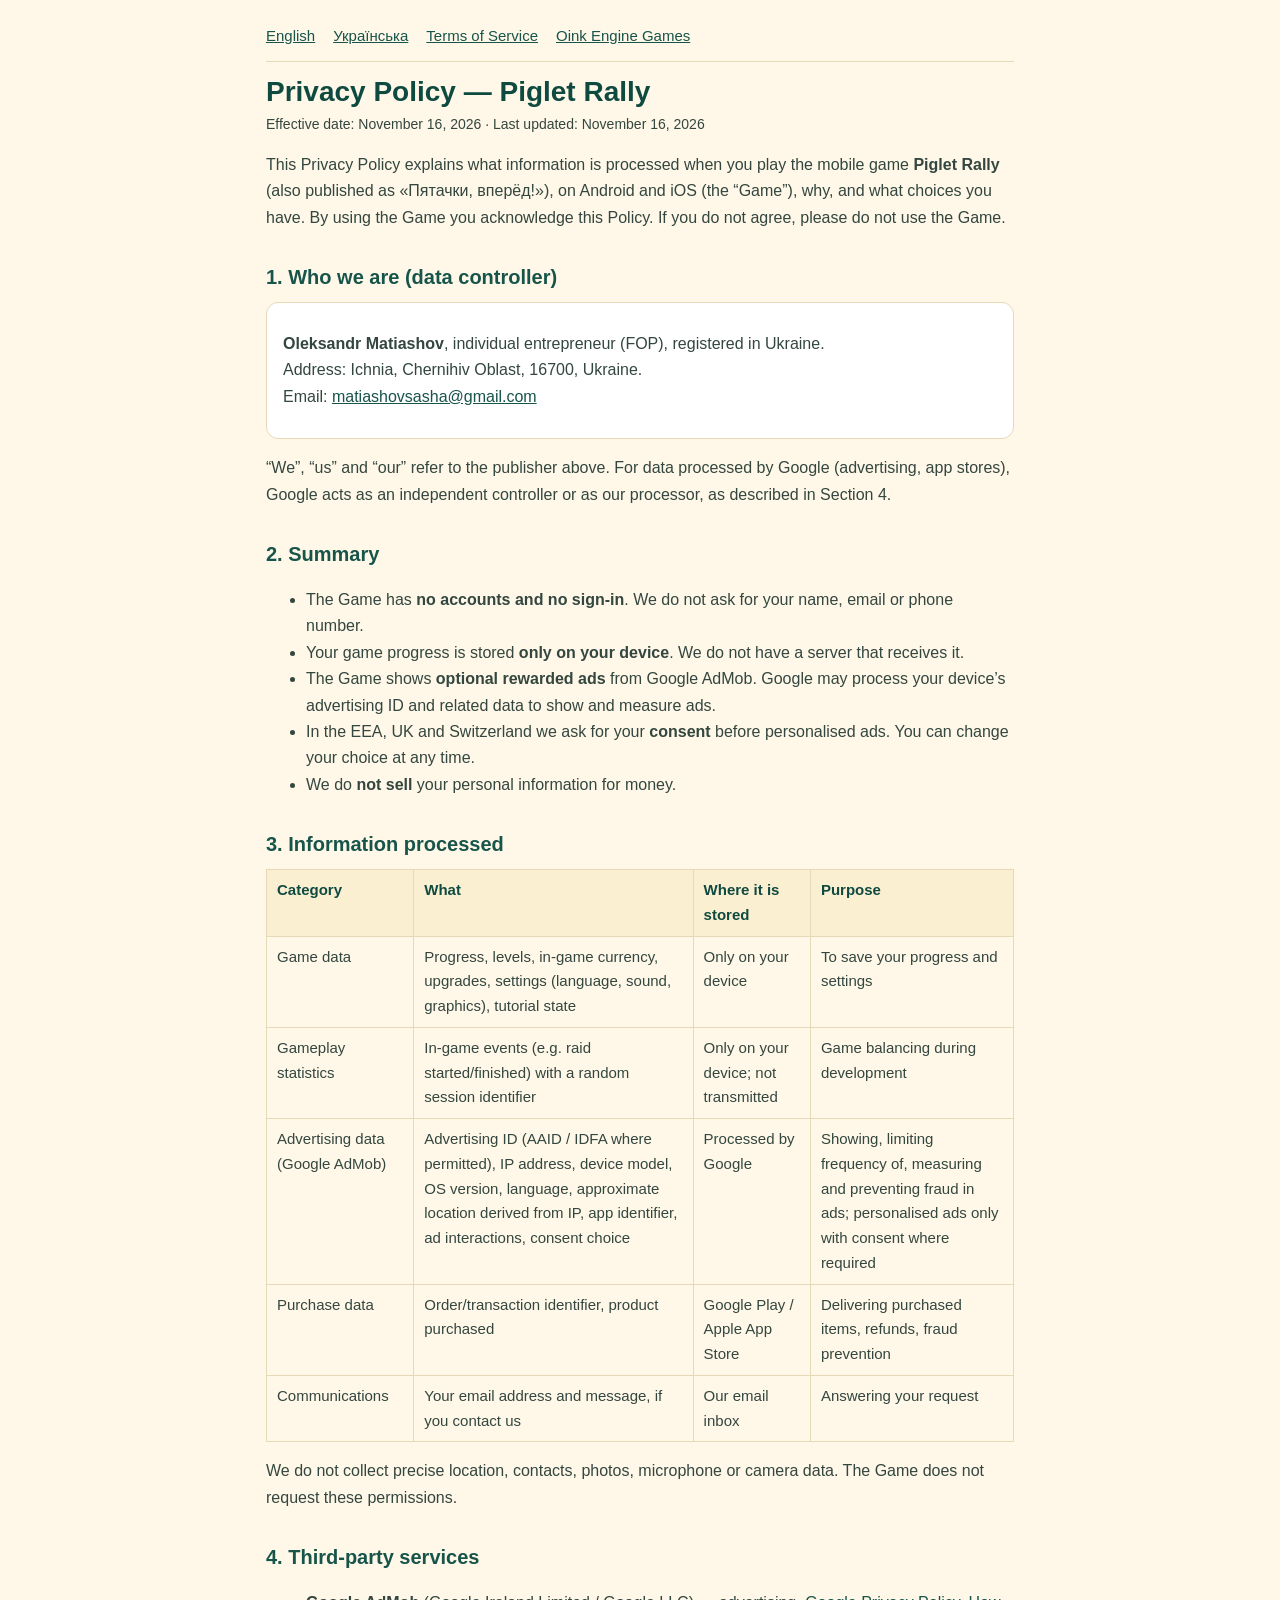
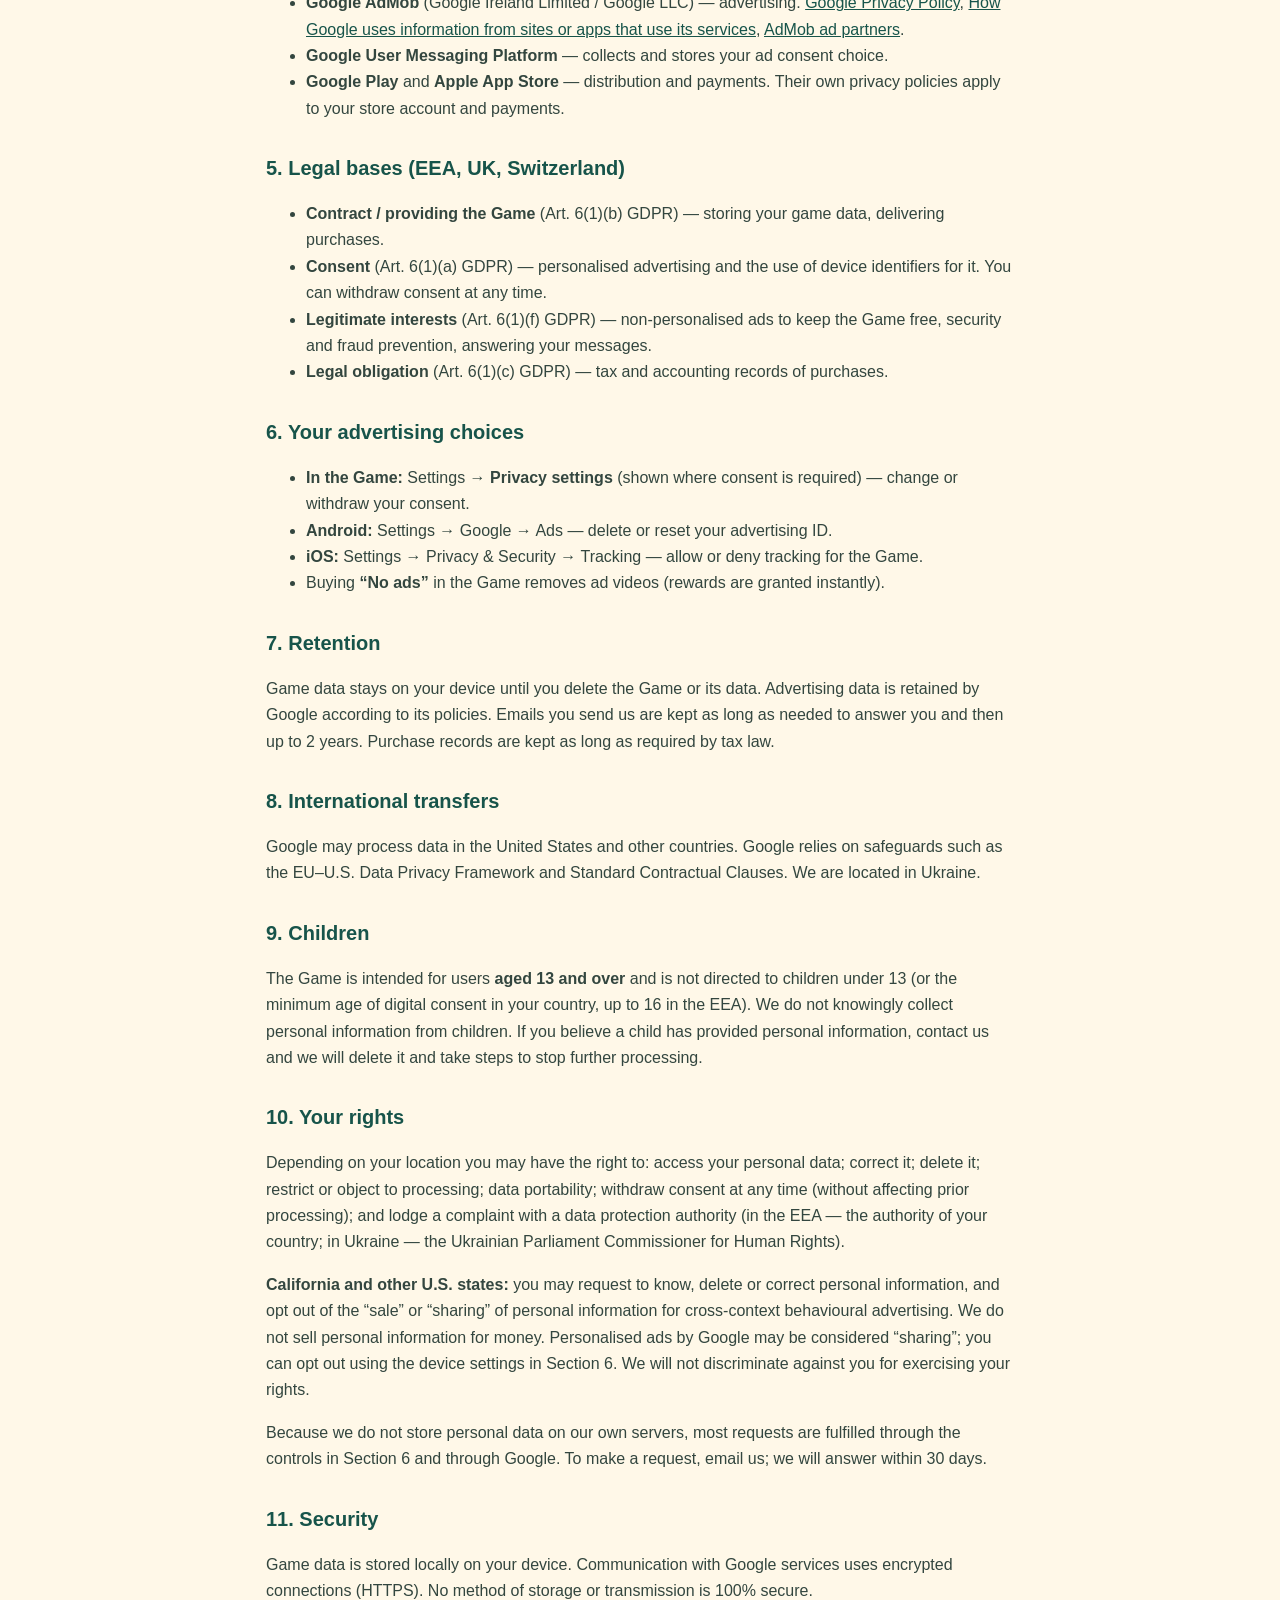
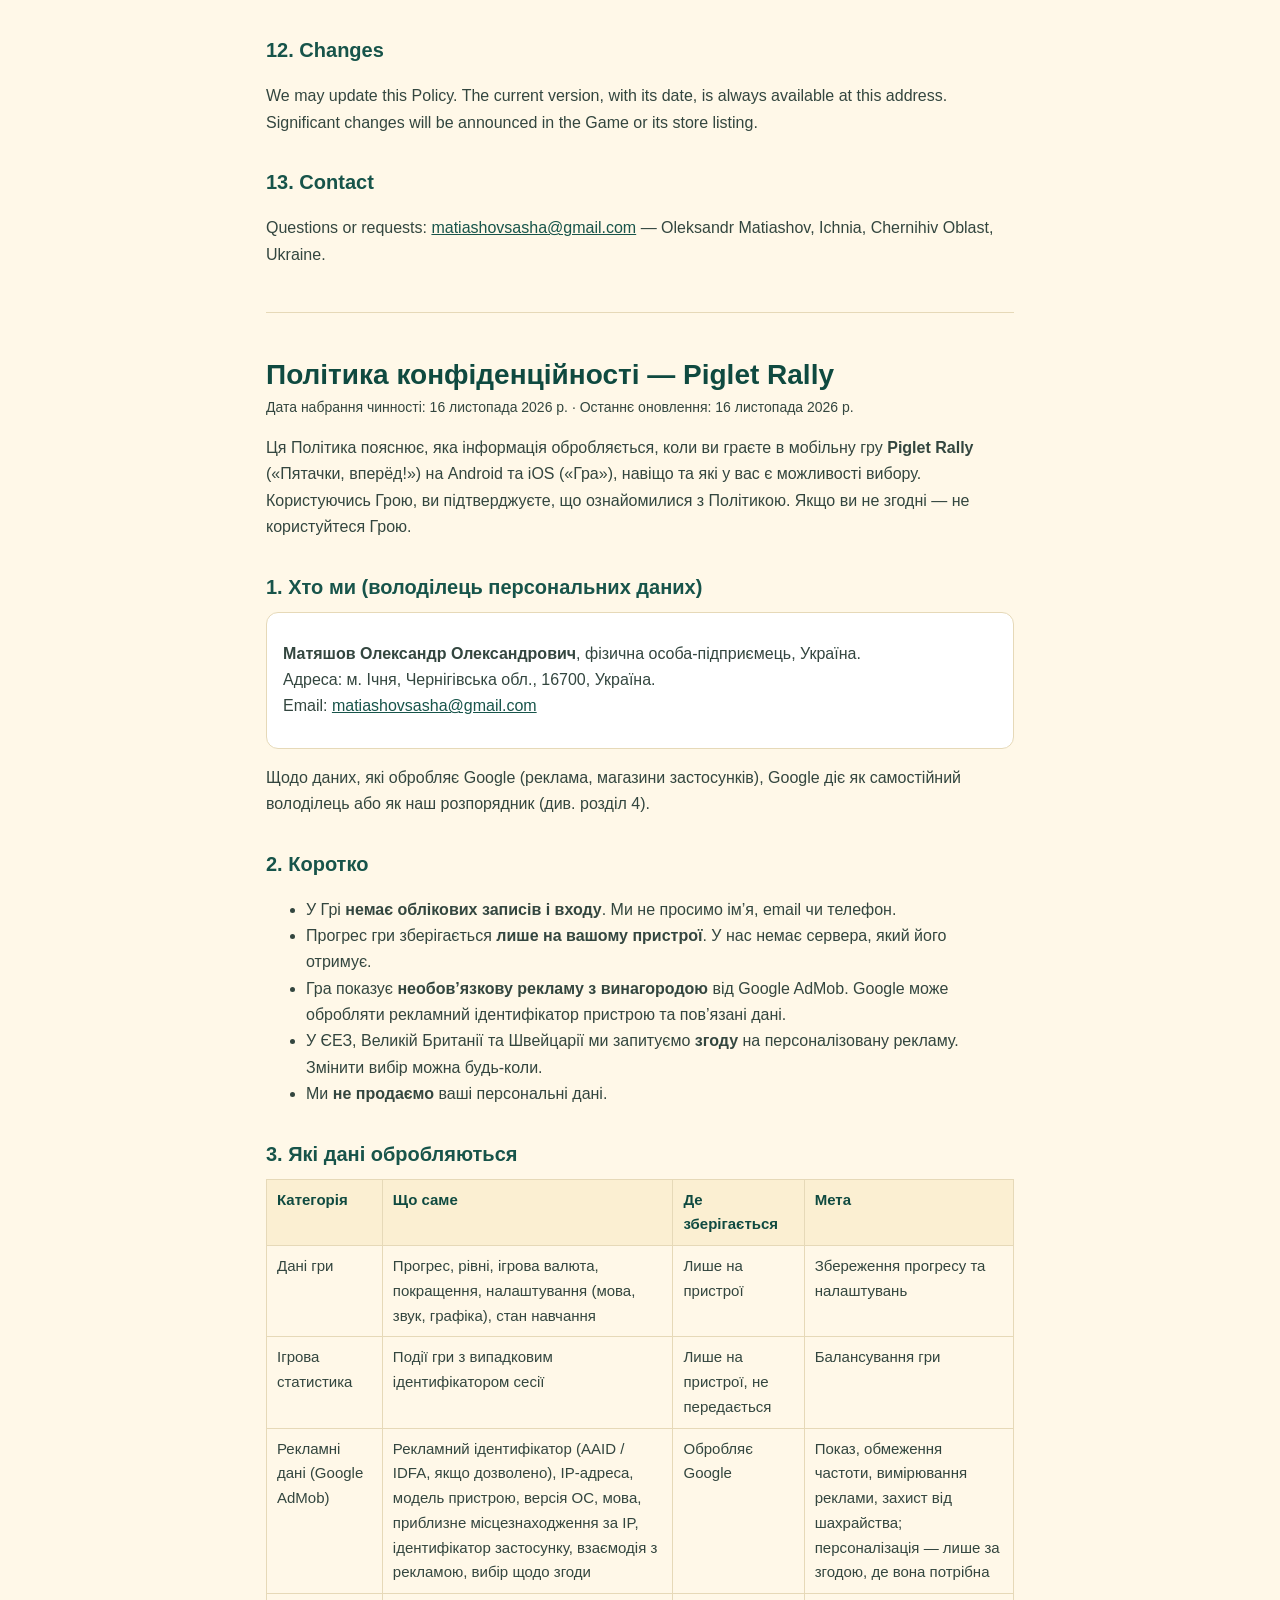
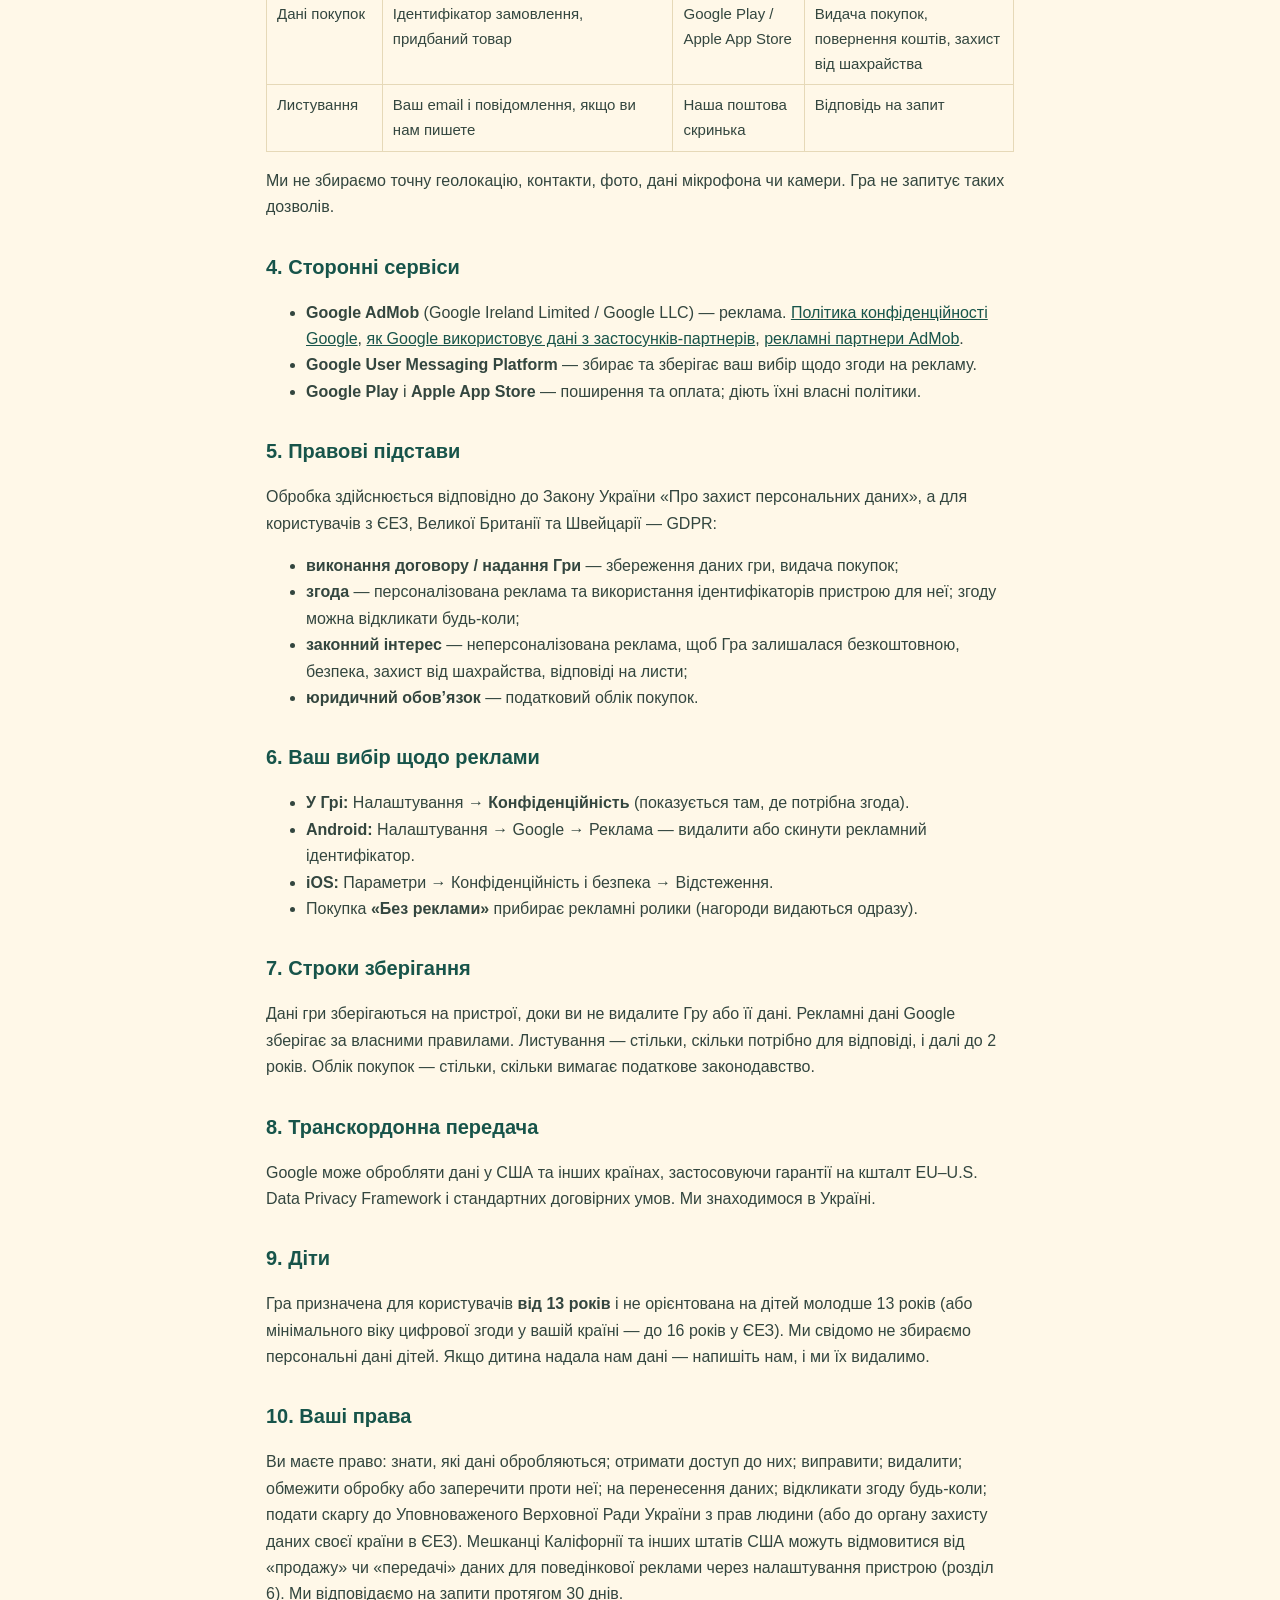
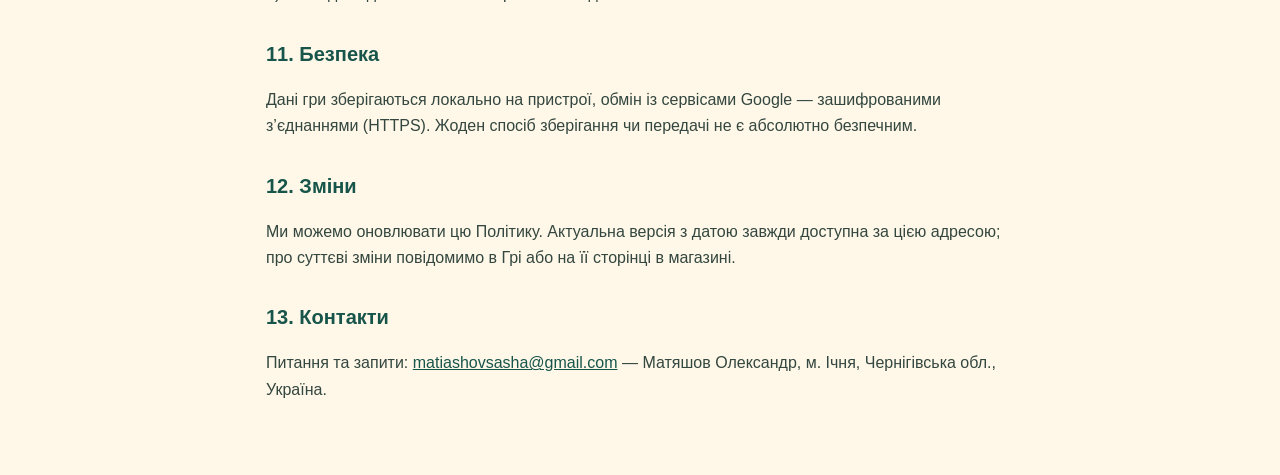
==== privacy/index.html @ fb3077ce "Move site to oinkenginegames.com: studio page at root, policy at /privacy/ Co-Authored-By: Claude Op" ====
<!doctype html>
<html lang="en">
<head>
<meta charset="utf-8">
<meta name="viewport" content="width=device-width, initial-scale=1">
<title>Piglet Rally — Privacy Policy</title>
<link rel="stylesheet" href="../style.css">
</head>
<body>
<main>
<nav><a href="#en">English</a><a href="#uk">Українська</a><a href="../terms/">Terms of Service</a><a href="../">Oink Engine Games</a></nav>

<section id="en">
<h1>Privacy Policy — Piglet Rally</h1>
<p class="date">Effective date: November 16, 2026 · Last updated: November 16, 2026</p>

<p>This Privacy Policy explains what information is processed when you play the mobile game <b>Piglet Rally</b>
(also published as «Пятачки, вперёд!»), on Android and iOS (the “Game”), why, and what choices you have.
By using the Game you acknowledge this Policy. If you do not agree, please do not use the Game.</p>

<h2>1. Who we are (data controller)</h2>
<div class="box">
<p><b>Oleksandr Matiashov</b>, individual entrepreneur (FOP), registered in Ukraine.<br>
Address: Ichnia, Chernihiv Oblast, 16700, Ukraine.<br>
Email: <a href="mailto:matiashovsasha@gmail.com">matiashovsasha@gmail.com</a></p>
</div>
<p>“We”, “us” and “our” refer to the publisher above. For data processed by Google (advertising, app stores),
Google acts as an independent controller or as our processor, as described in Section 4.</p>

<h2>2. Summary</h2>
<ul>
  <li>The Game has <b>no accounts and no sign-in</b>. We do not ask for your name, email or phone number.</li>
  <li>Your game progress is stored <b>only on your device</b>. We do not have a server that receives it.</li>
  <li>The Game shows <b>optional rewarded ads</b> from Google AdMob. Google may process your device’s advertising ID and related data to show and measure ads.</li>
  <li>In the EEA, UK and Switzerland we ask for your <b>consent</b> before personalised ads. You can change your choice at any time.</li>
  <li>We do <b>not sell</b> your personal information for money.</li>
</ul>

<h2>3. Information processed</h2>
<table>
  <thead><tr><th>Category</th><th>What</th><th>Where it is stored</th><th>Purpose</th></tr></thead>
  <tbody>
    <tr><td>Game data</td><td>Progress, levels, in-game currency, upgrades, settings (language, sound, graphics), tutorial state</td><td>Only on your device</td><td>To save your progress and settings</td></tr>
    <tr><td>Gameplay statistics</td><td>In-game events (e.g. raid started/finished) with a random session identifier</td><td>Only on your device; not transmitted</td><td>Game balancing during development</td></tr>
    <tr><td>Advertising data (Google AdMob)</td><td>Advertising ID (AAID / IDFA where permitted), IP address, device model, OS version, language, approximate location derived from IP, app identifier, ad interactions, consent choice</td><td>Processed by Google</td><td>Showing, limiting frequency of, measuring and preventing fraud in ads; personalised ads only with consent where required</td></tr>
    <tr><td>Purchase data</td><td>Order/transaction identifier, product purchased</td><td>Google Play / Apple App Store</td><td>Delivering purchased items, refunds, fraud prevention</td></tr>
    <tr><td>Communications</td><td>Your email address and message, if you contact us</td><td>Our email inbox</td><td>Answering your request</td></tr>
  </tbody>
</table>
<p>We do not collect precise location, contacts, photos, microphone or camera data. The Game does not request these permissions.</p>

<h2>4. Third-party services</h2>
<ul>
  <li><b>Google AdMob</b> (Google Ireland Limited / Google LLC) — advertising. <a href="https://policies.google.com/privacy">Google Privacy Policy</a>,
      <a href="https://policies.google.com/technologies/partner-sites">How Google uses information from sites or apps that use its services</a>,
      <a href="https://support.google.com/admob/answer/9012903">AdMob ad partners</a>.</li>
  <li><b>Google User Messaging Platform</b> — collects and stores your ad consent choice.</li>
  <li><b>Google Play</b> and <b>Apple App Store</b> — distribution and payments. Their own privacy policies apply to your store account and payments.</li>
</ul>

<h2>5. Legal bases (EEA, UK, Switzerland)</h2>
<ul>
  <li><b>Contract / providing the Game</b> (Art. 6(1)(b) GDPR) — storing your game data, delivering purchases.</li>
  <li><b>Consent</b> (Art. 6(1)(a) GDPR) — personalised advertising and the use of device identifiers for it. You can withdraw consent at any time.</li>
  <li><b>Legitimate interests</b> (Art. 6(1)(f) GDPR) — non-personalised ads to keep the Game free, security and fraud prevention, answering your messages.</li>
  <li><b>Legal obligation</b> (Art. 6(1)(c) GDPR) — tax and accounting records of purchases.</li>
</ul>

<h2>6. Your advertising choices</h2>
<ul>
  <li><b>In the Game:</b> Settings → <b>Privacy settings</b> (shown where consent is required) — change or withdraw your consent.</li>
  <li><b>Android:</b> Settings → Google → Ads — delete or reset your advertising ID.</li>
  <li><b>iOS:</b> Settings → Privacy &amp; Security → Tracking — allow or deny tracking for the Game.</li>
  <li>Buying <b>“No ads”</b> in the Game removes ad videos (rewards are granted instantly).</li>
</ul>

<h2>7. Retention</h2>
<p>Game data stays on your device until you delete the Game or its data. Advertising data is retained by Google according to its policies.
Emails you send us are kept as long as needed to answer you and then up to 2 years. Purchase records are kept as long as required by tax law.</p>

<h2>8. International transfers</h2>
<p>Google may process data in the United States and other countries. Google relies on safeguards such as the EU–U.S. Data Privacy Framework
and Standard Contractual Clauses. We are located in Ukraine.</p>

<h2>9. Children</h2>
<p>The Game is intended for users <b>aged 13 and over</b> and is not directed to children under 13 (or the minimum age of digital consent in your country,
up to 16 in the EEA). We do not knowingly collect personal information from children. If you believe a child has provided personal information,
contact us and we will delete it and take steps to stop further processing.</p>

<h2>10. Your rights</h2>
<p>Depending on your location you may have the right to: access your personal data; correct it; delete it; restrict or object to processing;
data portability; withdraw consent at any time (without affecting prior processing); and lodge a complaint with a data protection authority
(in the EEA — the authority of your country; in Ukraine — the Ukrainian Parliament Commissioner for Human Rights).</p>
<p><b>California and other U.S. states:</b> you may request to know, delete or correct personal information, and opt out of the “sale” or “sharing”
of personal information for cross-context behavioural advertising. We do not sell personal information for money. Personalised ads by Google may be
considered “sharing”; you can opt out using the device settings in Section 6. We will not discriminate against you for exercising your rights.</p>
<p>Because we do not store personal data on our own servers, most requests are fulfilled through the controls in Section 6 and through Google.
To make a request, email us; we will answer within 30 days.</p>

<h2>11. Security</h2>
<p>Game data is stored locally on your device. Communication with Google services uses encrypted connections (HTTPS).
No method of storage or transmission is 100% secure.</p>

<h2>12. Changes</h2>
<p>We may update this Policy. The current version, with its date, is always available at this address.
Significant changes will be announced in the Game or its store listing.</p>

<h2>13. Contact</h2>
<p>Questions or requests: <a href="mailto:matiashovsasha@gmail.com">matiashovsasha@gmail.com</a> — Oleksandr Matiashov, Ichnia, Chernihiv Oblast, Ukraine.</p>
</section>

<hr>

<section id="uk" lang="uk">
<h1>Політика конфіденційності — Piglet Rally</h1>
<p class="date">Дата набрання чинності: 16 листопада 2026 р. · Останнє оновлення: 16 листопада 2026 р.</p>

<p>Ця Політика пояснює, яка інформація обробляється, коли ви граєте в мобільну гру <b>Piglet Rally</b> («Пятачки, вперёд!») на Android та iOS («Гра»),
навіщо та які у вас є можливості вибору. Користуючись Грою, ви підтверджуєте, що ознайомилися з Політикою. Якщо ви не згодні — не користуйтеся Грою.</p>

<h2>1. Хто ми (володілець персональних даних)</h2>
<div class="box">
<p><b>Матяшов Олександр Олександрович</b>, фізична особа-підприємець, Україна.<br>
Адреса: м. Ічня, Чернігівська обл., 16700, Україна.<br>
Email: <a href="mailto:matiashovsasha@gmail.com">matiashovsasha@gmail.com</a></p>
</div>
<p>Щодо даних, які обробляє Google (реклама, магазини застосунків), Google діє як самостійний володілець або як наш розпорядник (див. розділ 4).</p>

<h2>2. Коротко</h2>
<ul>
  <li>У Грі <b>немає облікових записів і входу</b>. Ми не просимо ім’я, email чи телефон.</li>
  <li>Прогрес гри зберігається <b>лише на вашому пристрої</b>. У нас немає сервера, який його отримує.</li>
  <li>Гра показує <b>необов’язкову рекламу з винагородою</b> від Google AdMob. Google може обробляти рекламний ідентифікатор пристрою та пов’язані дані.</li>
  <li>У ЄЕЗ, Великій Британії та Швейцарії ми запитуємо <b>згоду</b> на персоналізовану рекламу. Змінити вибір можна будь-коли.</li>
  <li>Ми <b>не продаємо</b> ваші персональні дані.</li>
</ul>

<h2>3. Які дані обробляються</h2>
<table>
  <thead><tr><th>Категорія</th><th>Що саме</th><th>Де зберігається</th><th>Мета</th></tr></thead>
  <tbody>
    <tr><td>Дані гри</td><td>Прогрес, рівні, ігрова валюта, покращення, налаштування (мова, звук, графіка), стан навчання</td><td>Лише на пристрої</td><td>Збереження прогресу та налаштувань</td></tr>
    <tr><td>Ігрова статистика</td><td>Події гри з випадковим ідентифікатором сесії</td><td>Лише на пристрої, не передається</td><td>Балансування гри</td></tr>
    <tr><td>Рекламні дані (Google AdMob)</td><td>Рекламний ідентифікатор (AAID / IDFA, якщо дозволено), IP-адреса, модель пристрою, версія ОС, мова, приблизне місцезнаходження за IP, ідентифікатор застосунку, взаємодія з рекламою, вибір щодо згоди</td><td>Обробляє Google</td><td>Показ, обмеження частоти, вимірювання реклами, захист від шахрайства; персоналізація — лише за згодою, де вона потрібна</td></tr>
    <tr><td>Дані покупок</td><td>Ідентифікатор замовлення, придбаний товар</td><td>Google Play / Apple App Store</td><td>Видача покупок, повернення коштів, захист від шахрайства</td></tr>
    <tr><td>Листування</td><td>Ваш email і повідомлення, якщо ви нам пишете</td><td>Наша поштова скринька</td><td>Відповідь на запит</td></tr>
  </tbody>
</table>
<p>Ми не збираємо точну геолокацію, контакти, фото, дані мікрофона чи камери. Гра не запитує таких дозволів.</p>

<h2>4. Сторонні сервіси</h2>
<ul>
  <li><b>Google AdMob</b> (Google Ireland Limited / Google LLC) — реклама. <a href="https://policies.google.com/privacy">Політика конфіденційності Google</a>,
      <a href="https://policies.google.com/technologies/partner-sites">як Google використовує дані з застосунків-партнерів</a>,
      <a href="https://support.google.com/admob/answer/9012903">рекламні партнери AdMob</a>.</li>
  <li><b>Google User Messaging Platform</b> — збирає та зберігає ваш вибір щодо згоди на рекламу.</li>
  <li><b>Google Play</b> і <b>Apple App Store</b> — поширення та оплата; діють їхні власні політики.</li>
</ul>

<h2>5. Правові підстави</h2>
<p>Обробка здійснюється відповідно до Закону України «Про захист персональних даних», а для користувачів з ЄЕЗ, Великої Британії та Швейцарії — GDPR:</p>
<ul>
  <li><b>виконання договору / надання Гри</b> — збереження даних гри, видача покупок;</li>
  <li><b>згода</b> — персоналізована реклама та використання ідентифікаторів пристрою для неї; згоду можна відкликати будь-коли;</li>
  <li><b>законний інтерес</b> — неперсоналізована реклама, щоб Гра залишалася безкоштовною, безпека, захист від шахрайства, відповіді на листи;</li>
  <li><b>юридичний обов’язок</b> — податковий облік покупок.</li>
</ul>

<h2>6. Ваш вибір щодо реклами</h2>
<ul>
  <li><b>У Грі:</b> Налаштування → <b>Конфіденційність</b> (показується там, де потрібна згода).</li>
  <li><b>Android:</b> Налаштування → Google → Реклама — видалити або скинути рекламний ідентифікатор.</li>
  <li><b>iOS:</b> Параметри → Конфіденційність і безпека → Відстеження.</li>
  <li>Покупка <b>«Без реклами»</b> прибирає рекламні ролики (нагороди видаються одразу).</li>
</ul>

<h2>7. Строки зберігання</h2>
<p>Дані гри зберігаються на пристрої, доки ви не видалите Гру або її дані. Рекламні дані Google зберігає за власними правилами.
Листування — стільки, скільки потрібно для відповіді, і далі до 2 років. Облік покупок — стільки, скільки вимагає податкове законодавство.</p>

<h2>8. Транскордонна передача</h2>
<p>Google може обробляти дані у США та інших країнах, застосовуючи гарантії на кшталт EU–U.S. Data Privacy Framework і стандартних договірних умов. Ми знаходимося в Україні.</p>

<h2>9. Діти</h2>
<p>Гра призначена для користувачів <b>від 13 років</b> і не орієнтована на дітей молодше 13 років (або мінімального віку цифрової згоди у вашій країні — до 16 років у ЄЕЗ).
Ми свідомо не збираємо персональні дані дітей. Якщо дитина надала нам дані — напишіть нам, і ми їх видалимо.</p>

<h2>10. Ваші права</h2>
<p>Ви маєте право: знати, які дані обробляються; отримати доступ до них; виправити; видалити; обмежити обробку або заперечити проти неї;
на перенесення даних; відкликати згоду будь-коли; подати скаргу до Уповноваженого Верховної Ради України з прав людини
(або до органу захисту даних своєї країни в ЄЕЗ). Мешканці Каліфорнії та інших штатів США можуть відмовитися від «продажу» чи «передачі» даних для поведінкової реклами
через налаштування пристрою (розділ 6). Ми відповідаємо на запити протягом 30 днів.</p>

<h2>11. Безпека</h2>
<p>Дані гри зберігаються локально на пристрої, обмін із сервісами Google — зашифрованими з’єднаннями (HTTPS). Жоден спосіб зберігання чи передачі не є абсолютно безпечним.</p>

<h2>12. Зміни</h2>
<p>Ми можемо оновлювати цю Політику. Актуальна версія з датою завжди доступна за цією адресою; про суттєві зміни повідомимо в Грі або на її сторінці в магазині.</p>

<h2>13. Контакти</h2>
<p>Питання та запити: <a href="mailto:matiashovsasha@gmail.com">matiashovsasha@gmail.com</a> — Матяшов Олександр, м. Ічня, Чернігівська обл., Україна.</p>
</section>
</main>
</body>
</html>
---- style.css ----
:root { --ink:#0F4A40; --muted:#33463F; --bg:#FFF8E8; --line:#E6D9B8; --accent:#17544A; }
* { box-sizing:border-box; }
body { margin:0; background:var(--bg); color:var(--ink); font:16px/1.65 -apple-system, "Segoe UI", Roboto, Arial, sans-serif; }
main { max-width:780px; margin:0 auto; padding:24px 16px 56px; }
h1 { font-size:28px; line-height:1.25; margin:12px 0 4px; }
h2 { font-size:20px; margin:30px 0 8px; color:var(--accent); }
h3 { font-size:17px; margin:18px 0 6px; }
p, li, td, th { color:var(--muted); }
a { color:var(--accent); }
.date { font-size:14px; margin-top:0; }
nav { display:flex; flex-wrap:wrap; gap:8px 18px; font-size:15px; padding-bottom:12px; border-bottom:1px solid var(--line); }
hr { border:0; border-top:1px solid var(--line); margin:44px 0; }
table { width:100%; border-collapse:collapse; margin:8px 0 12px; font-size:15px; }
th, td { text-align:left; vertical-align:top; padding:8px 10px; border:1px solid var(--line); }
th { background:#FBEFD2; color:var(--ink); }
.box { background:#FFFFFF; border:1px solid var(--line); border-radius:12px; padding:12px 16px; }
@media (max-width:560px) { table, thead, tbody, tr, th, td { display:block; } th { display:none; } td { border:0; border-bottom:1px solid var(--line); padding:6px 0; } tr { border:1px solid var(--line); border-radius:10px; padding:8px 12px; margin-bottom:10px; background:#fff; } }
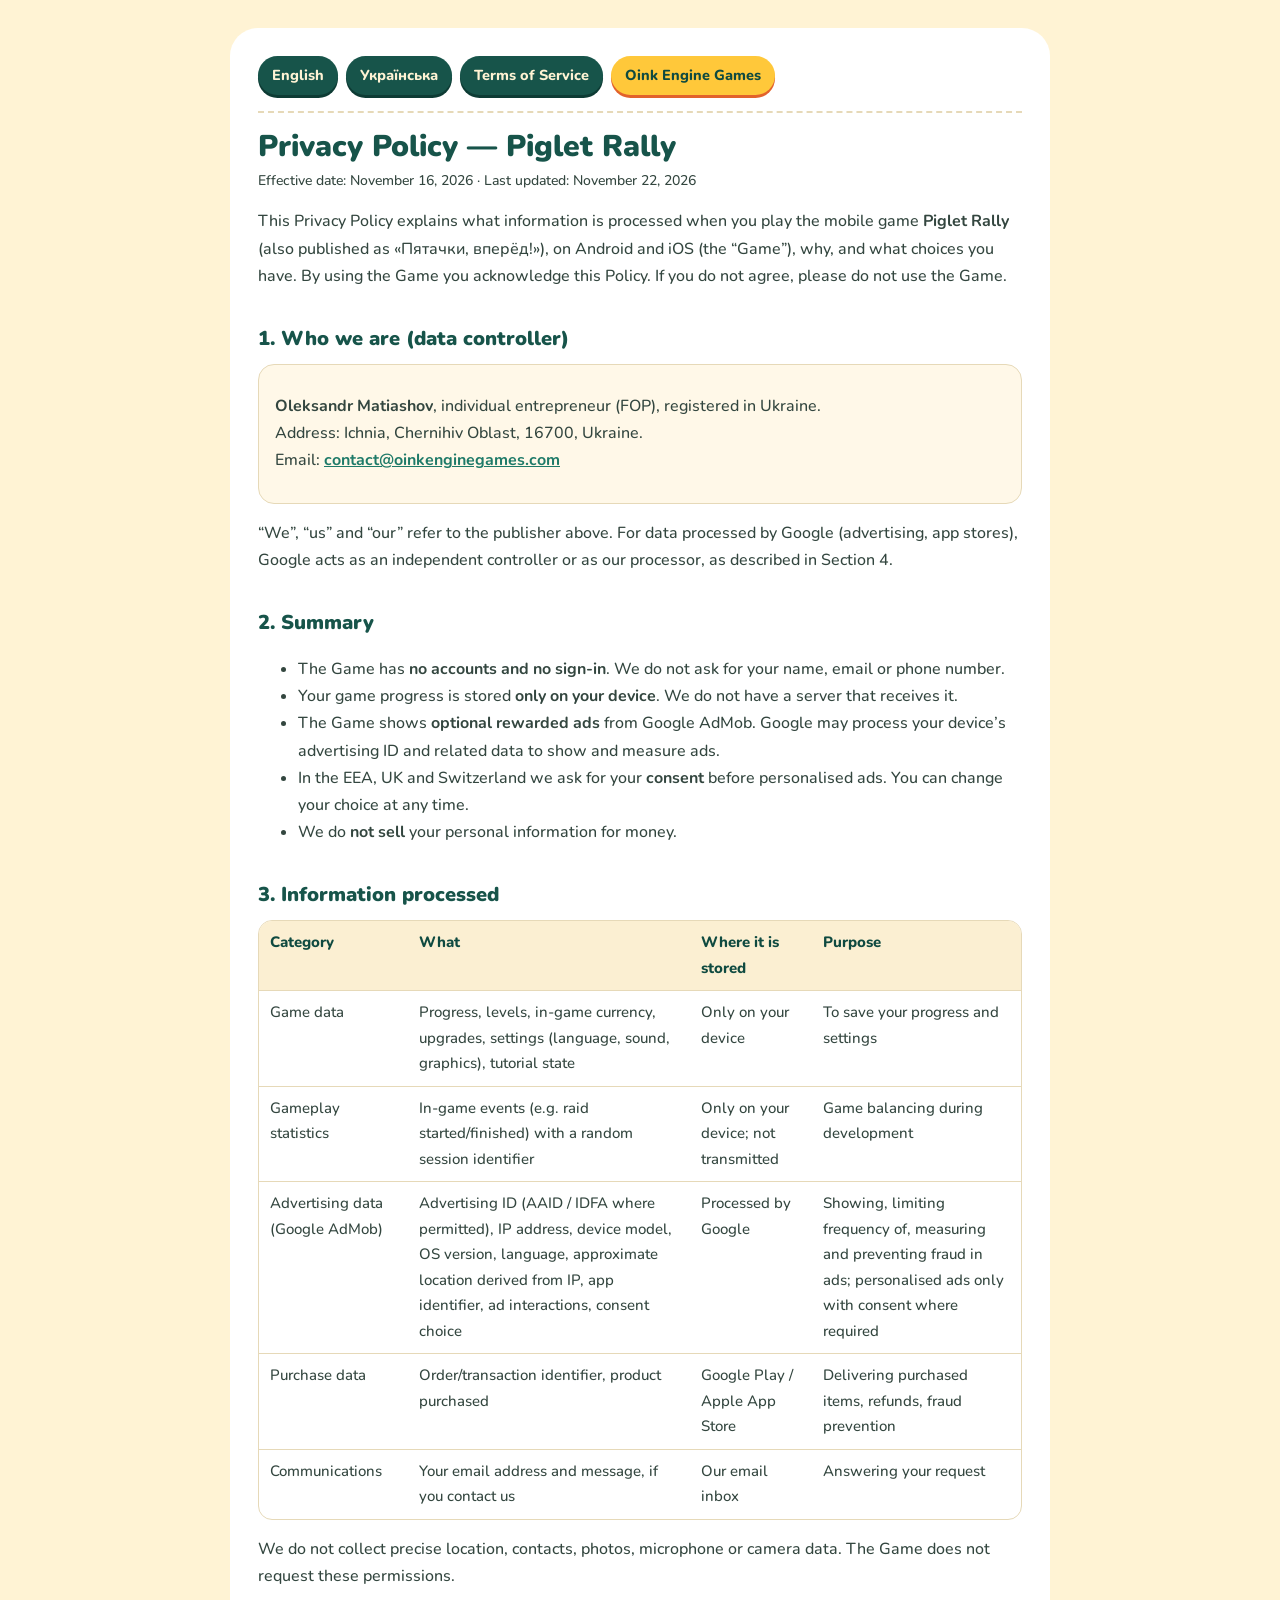
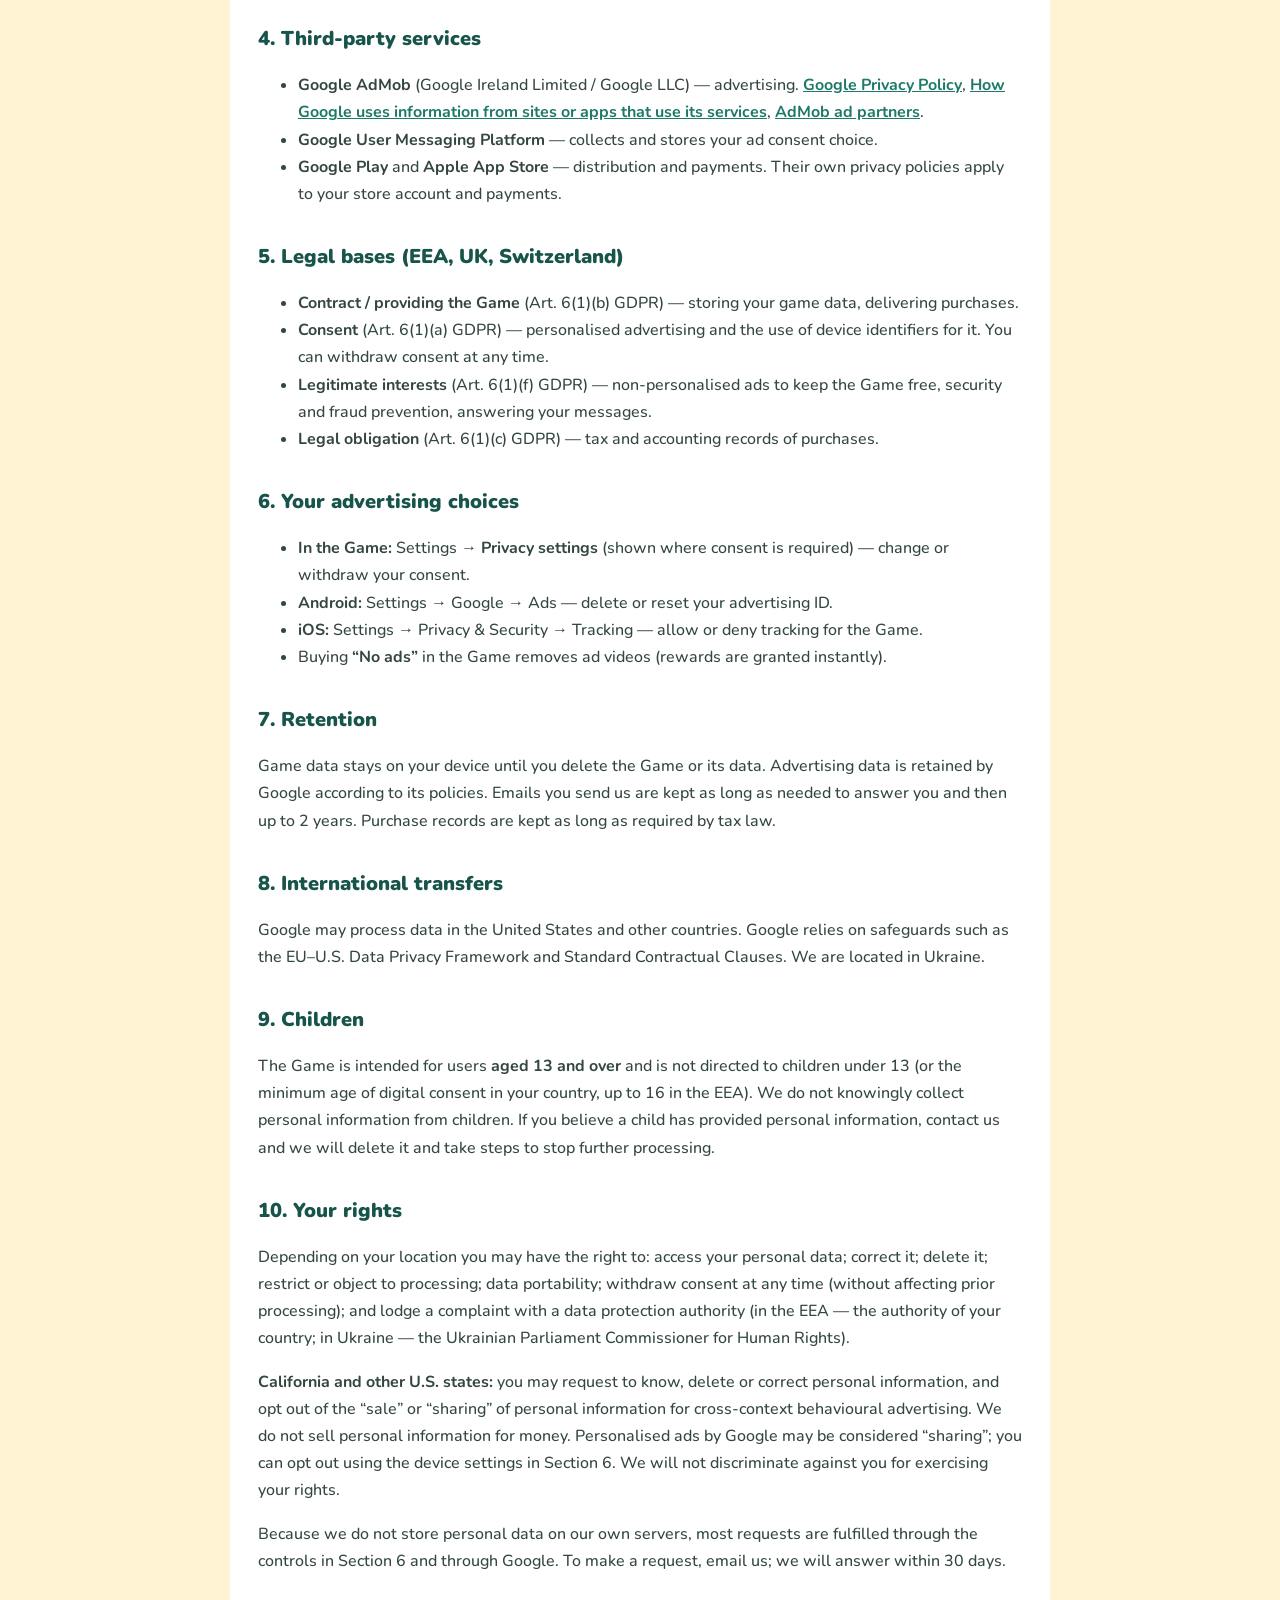
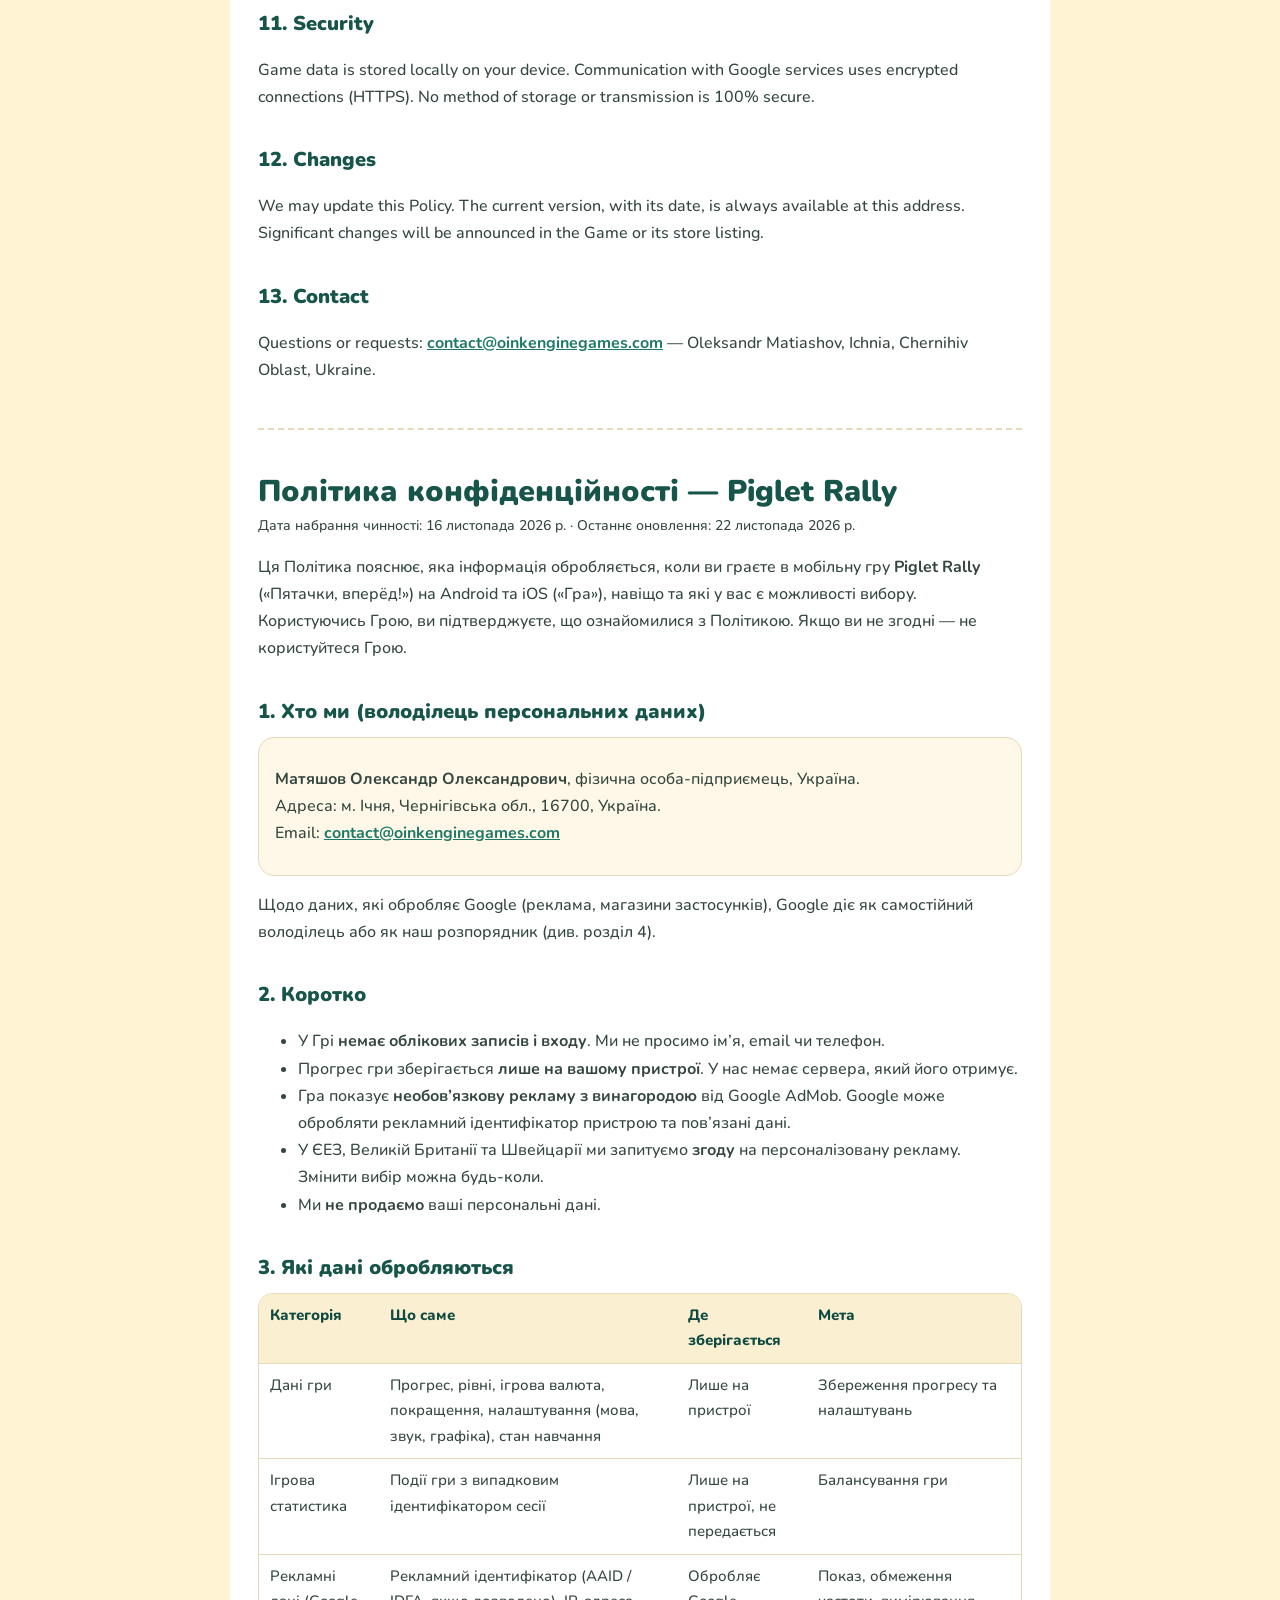
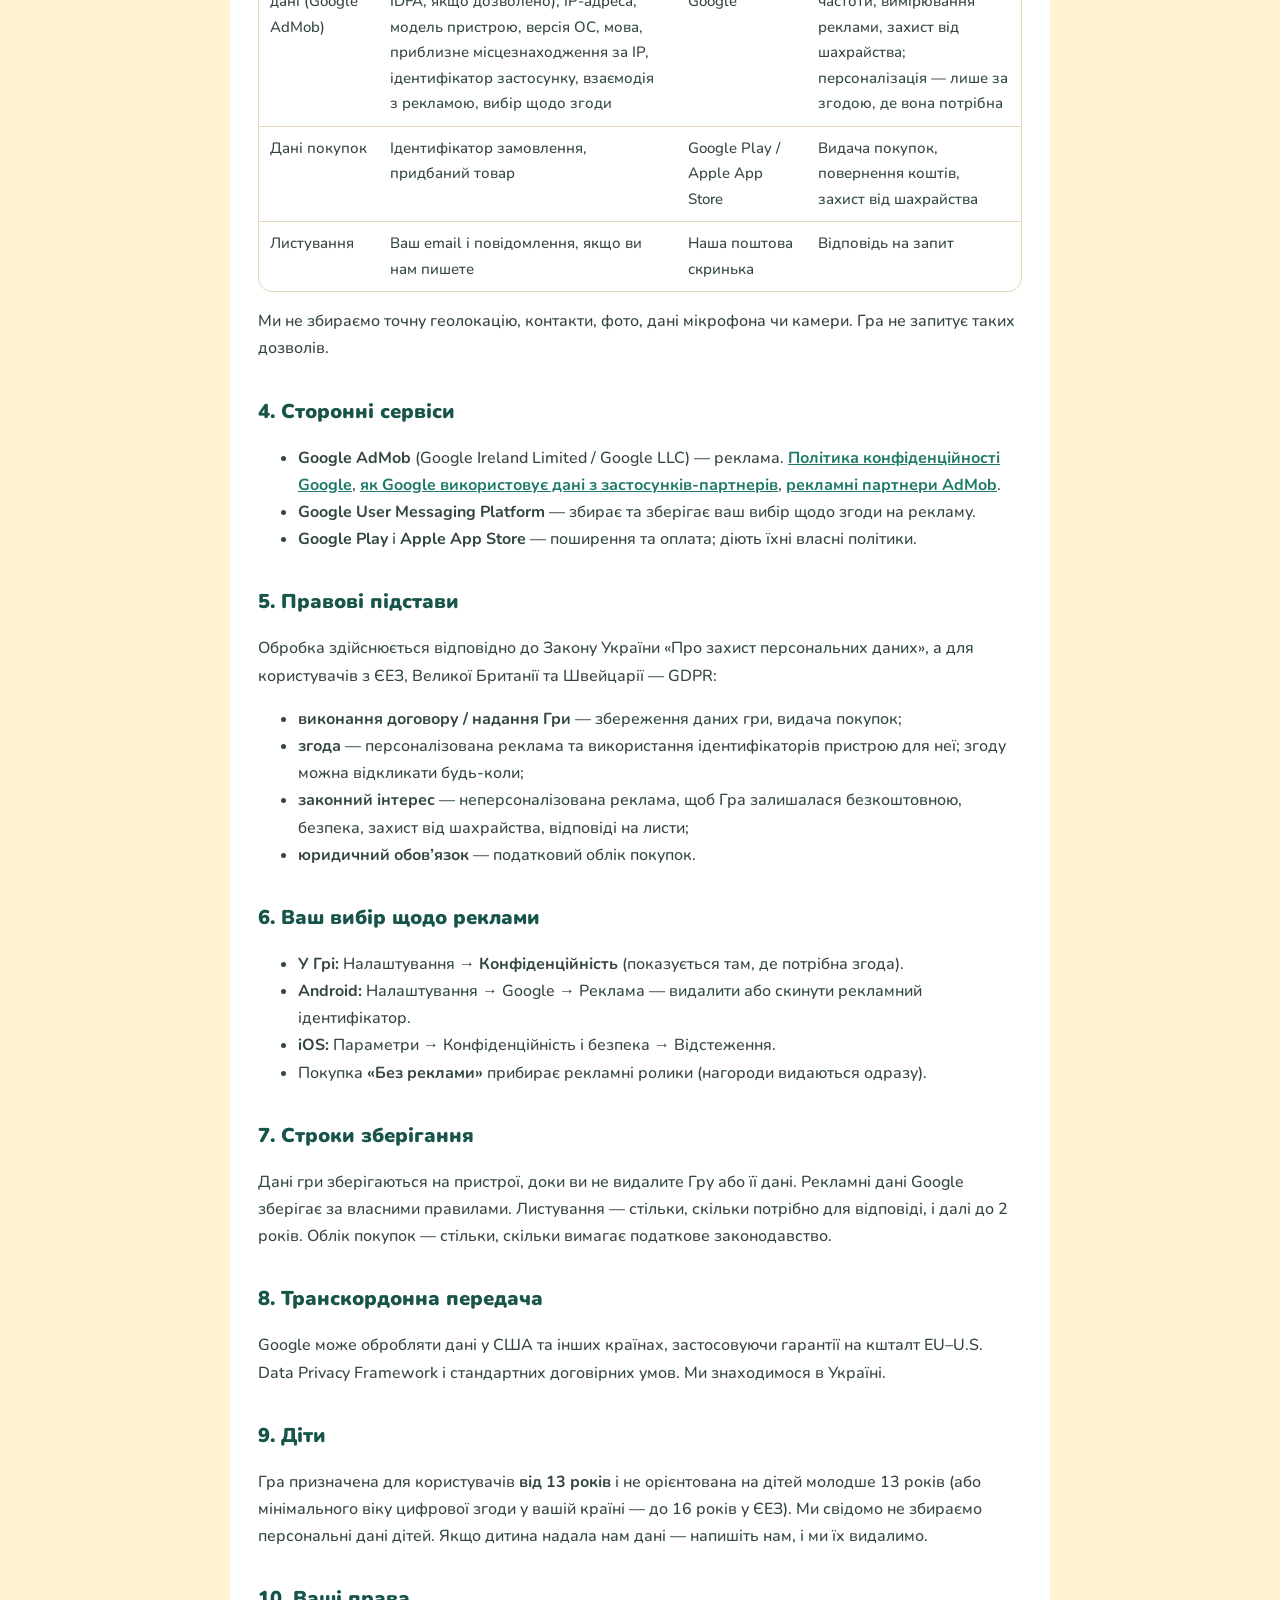
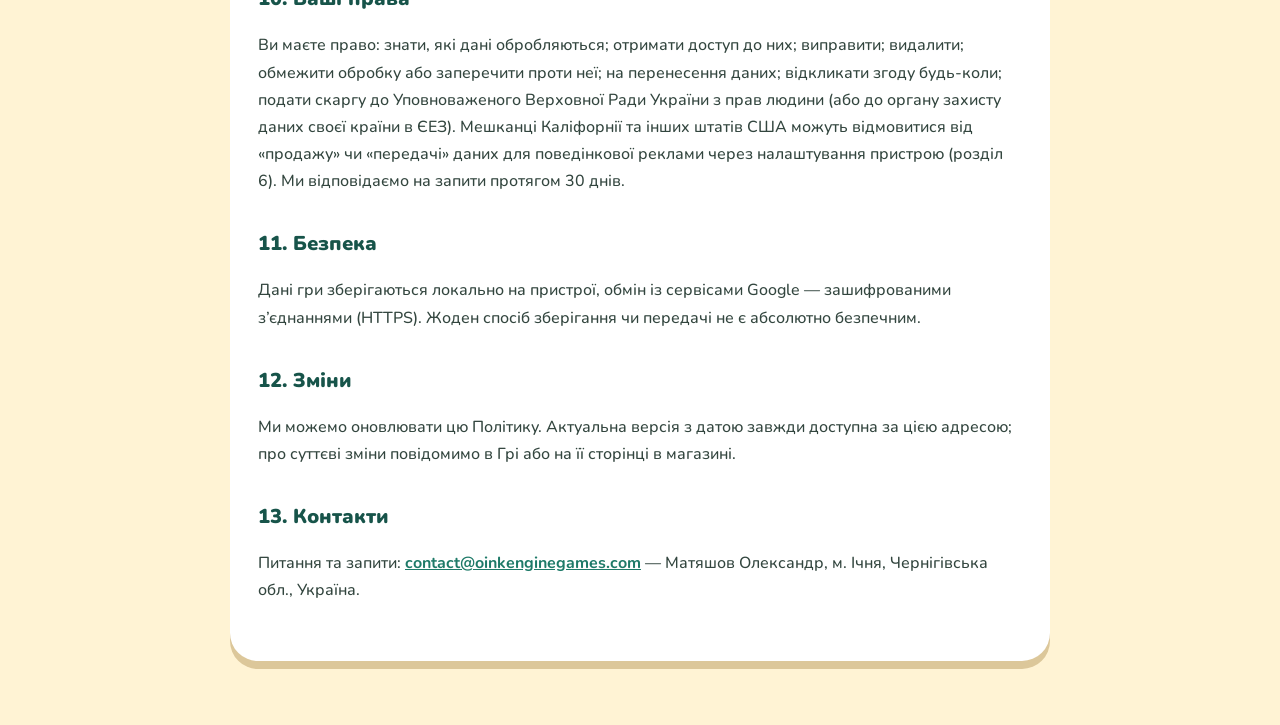
==== commit ba603318: "Use contact@oinkenginegames.com in Privacy Policy and Terms Co-Authored-By: Claude Opus 5.5 <noreply" ====
--- a/privacy/index.html
+++ b/privacy/index.html
@@ -12,7 +12,7 @@
 
 <section id="en">
 <h1>Privacy Policy — Piglet Rally</h1>
-<p class="date">Effective date: November 16, 2026 · Last updated: November 16, 2026</p>
+<p class="date">Effective date: November 16, 2026 · Last updated: November 22, 2026</p>
 
 <p>This Privacy Policy explains what information is processed when you play the mobile game <b>Piglet Rally</b>
 (also published as «Пятачки, вперёд!»), on Android and iOS (the “Game”), why, and what choices you have.
@@ -22,7 +22,7 @@
 <div class="box">
 <p><b>Oleksandr Matiashov</b>, individual entrepreneur (FOP), registered in Ukraine.<br>
 Address: Ichnia, Chernihiv Oblast, 16700, Ukraine.<br>
-Email: <a href="mailto:matiashovsasha@gmail.com">matiashovsasha@gmail.com</a></p>
+Email: <a href="mailto:contact@oinkenginegames.com">contact@oinkenginegames.com</a></p>
 </div>
 <p>“We”, “us” and “our” refer to the publisher above. For data processed by Google (advertising, app stores),
 Google acts as an independent controller or as our processor, as described in Section 4.</p>
@@ -106,14 +106,14 @@
 Significant changes will be announced in the Game or its store listing.</p>
 
 <h2>13. Contact</h2>
-<p>Questions or requests: <a href="mailto:matiashovsasha@gmail.com">matiashovsasha@gmail.com</a> — Oleksandr Matiashov, Ichnia, Chernihiv Oblast, Ukraine.</p>
+<p>Questions or requests: <a href="mailto:contact@oinkenginegames.com">contact@oinkenginegames.com</a> — Oleksandr Matiashov, Ichnia, Chernihiv Oblast, Ukraine.</p>
 </section>
 
 <hr>
 
 <section id="uk" lang="uk">
 <h1>Політика конфіденційності — Piglet Rally</h1>
-<p class="date">Дата набрання чинності: 16 листопада 2026 р. · Останнє оновлення: 16 листопада 2026 р.</p>
+<p class="date">Дата набрання чинності: 16 листопада 2026 р. · Останнє оновлення: 22 листопада 2026 р.</p>
 
 <p>Ця Політика пояснює, яка інформація обробляється, коли ви граєте в мобільну гру <b>Piglet Rally</b> («Пятачки, вперёд!») на Android та iOS («Гра»),
 навіщо та які у вас є можливості вибору. Користуючись Грою, ви підтверджуєте, що ознайомилися з Політикою. Якщо ви не згодні — не користуйтеся Грою.</p>
@@ -122,7 +122,7 @@
 <div class="box">
 <p><b>Матяшов Олександр Олександрович</b>, фізична особа-підприємець, Україна.<br>
 Адреса: м. Ічня, Чернігівська обл., 16700, Україна.<br>
-Email: <a href="mailto:matiashovsasha@gmail.com">matiashovsasha@gmail.com</a></p>
+Email: <a href="mailto:contact@oinkenginegames.com">contact@oinkenginegames.com</a></p>
 </div>
 <p>Щодо даних, які обробляє Google (реклама, магазини застосунків), Google діє як самостійний володілець або як наш розпорядник (див. розділ 4).</p>
 
@@ -198,7 +198,7 @@
 <p>Ми можемо оновлювати цю Політику. Актуальна версія з датою завжди доступна за цією адресою; про суттєві зміни повідомимо в Грі або на її сторінці в магазині.</p>
 
 <h2>13. Контакти</h2>
-<p>Питання та запити: <a href="mailto:matiashovsasha@gmail.com">matiashovsasha@gmail.com</a> — Матяшов Олександр, м. Ічня, Чернігівська обл., Україна.</p>
+<p>Питання та запити: <a href="mailto:contact@oinkenginegames.com">contact@oinkenginegames.com</a> — Матяшов Олександр, м. Ічня, Чернігівська обл., Україна.</p>
 </section>
 </main>
 </body>
--- a/style.css
+++ b/style.css
@@ -1,17 +1,28 @@
-:root { --ink:#0F4A40; --muted:#33463F; --bg:#FFF8E8; --line:#E6D9B8; --accent:#17544A; }
+@import url("https://fonts.googleapis.com/css2?family=Nunito:wght@500;700;800;900&display=swap");
+:root { --ink:#0F4A40; --muted:#33463F; --bg:#FFF3D4; --line:#E6D9B8; --accent:#17544A; --lip:#0D3B34; --gold:#FFC83A; --cream:#FFF3D4; --cream-lip:#DCC79A; }
 * { box-sizing:border-box; }
-body { margin:0; background:var(--bg); color:var(--ink); font:16px/1.65 -apple-system, "Segoe UI", Roboto, Arial, sans-serif; }
-main { max-width:780px; margin:0 auto; padding:24px 16px 56px; }
-h1 { font-size:28px; line-height:1.25; margin:12px 0 4px; }
-h2 { font-size:20px; margin:30px 0 8px; color:var(--accent); }
-h3 { font-size:17px; margin:18px 0 6px; }
+body { margin:0; background:var(--bg); color:var(--ink); font:500 16px/1.7 "Nunito", -apple-system, "Segoe UI", Roboto, Arial, sans-serif; }
+main { max-width:820px; margin:28px auto 64px; padding:28px 28px 40px; background:#fff; border-radius:28px; box-shadow:0 8px 0 var(--cream-lip); }
+h1 { font-size:30px; line-height:1.2; margin:16px 0 4px; font-weight:900; color:var(--accent); }
+h2 { font-size:20px; margin:32px 0 8px; color:var(--accent); font-weight:900; }
+h3 { font-size:17px; margin:18px 0 6px; font-weight:800; }
 p, li, td, th { color:var(--muted); }
-a { color:var(--accent); }
+a { color:#1E7A68; font-weight:700; }
 .date { font-size:14px; margin-top:0; }
-nav { display:flex; flex-wrap:wrap; gap:8px 18px; font-size:15px; padding-bottom:12px; border-bottom:1px solid var(--line); }
-hr { border:0; border-top:1px solid var(--line); margin:44px 0; }
-table { width:100%; border-collapse:collapse; margin:8px 0 12px; font-size:15px; }
-th, td { text-align:left; vertical-align:top; padding:8px 10px; border:1px solid var(--line); }
-th { background:#FBEFD2; color:var(--ink); }
-.box { background:#FFFFFF; border:1px solid var(--line); border-radius:12px; padding:12px 16px; }
-@media (max-width:560px) { table, thead, tbody, tr, th, td { display:block; } th { display:none; } td { border:0; border-bottom:1px solid var(--line); padding:6px 0; } tr { border:1px solid var(--line); border-radius:10px; padding:8px 12px; margin-bottom:10px; background:#fff; } }
+nav { display:flex; flex-wrap:wrap; gap:8px; padding:0 0 16px; border-bottom:2px dashed var(--line); }
+nav a { text-decoration:none; background:var(--accent); color:var(--cream); font-weight:800; font-size:14.5px; padding:7px 14px; border-radius:999px; box-shadow:0 3px 0 var(--lip); }
+nav a:hover { background:#1E7A68; }
+nav a:last-child { background:var(--gold); color:var(--ink); box-shadow:0 3px 0 #E2622B; }
+hr { border:0; border-top:2px dashed var(--line); margin:44px 0; }
+table { width:100%; border-collapse:separate; border-spacing:0; margin:8px 0 12px; font-size:15px; border:1px solid var(--line); border-radius:14px; overflow:hidden; }
+th, td { text-align:left; vertical-align:top; padding:9px 11px; border-bottom:1px solid var(--line); }
+tr:last-child td { border-bottom:0; }
+th { background:#FBEFD2; color:var(--ink); font-weight:800; }
+.box { background:#FFF8E8; border:1px solid var(--line); border-radius:16px; padding:12px 16px; }
+@media (max-width:560px) {
+  main { margin:12px 8px 40px; padding:18px 16px 28px; border-radius:22px; }
+  h1 { font-size:24px; }
+  table, thead, tbody, tr, th, td { display:block; } table { border:0; } th { display:none; }
+  td { border:0; border-bottom:1px solid var(--line); padding:6px 0; }
+  tr { border:1px solid var(--line); border-radius:12px; padding:8px 12px; margin-bottom:10px; background:#fff; }
+}
